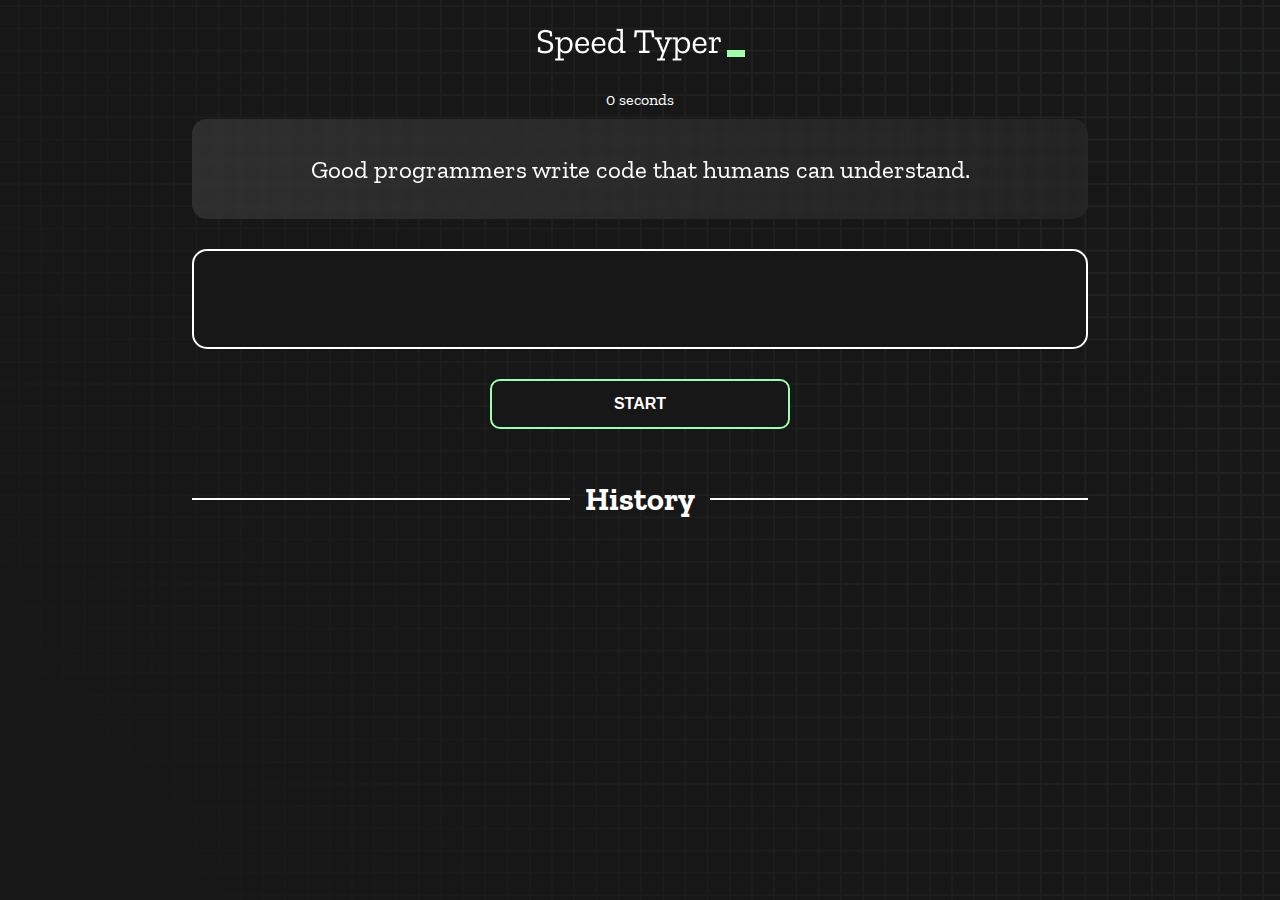
==== index.html @ 84ed665e "Initial commit" ====
<!DOCTYPE html>
<html lang="en">
  <head>
    <meta charset="UTF-8" />
    <meta http-equiv="X-UA-Compatible" content="IE=edge" />
    <meta name="viewport" content="width=device-width, initial-scale=1.0" />
    <title>Speed Monster</title>
    <link rel="stylesheet" href="styles.css" />
    <link rel="preconnect" href="https://fonts.googleapis.com" />
    <link rel="preconnect" href="https://fonts.gstatic.com" crossorigin />
    <link
      href="https://fonts.googleapis.com/css2?family=Zilla+Slab:wght@300;400;500&display=swap"
      rel="stylesheet"
    />
  </head>
  <body>
    <h1 class="title"><img src="./logo.png" /></h1>
    <div id="show-time">0 seconds</div>

    <div class="box-container">
      <div id="question"></div>

      <div id="display" class="inactive"></div>

      <div class="buttons">
        <button id="starts">START</button>
      </div>

      <div class="divider-container">
        <div class="line"></div>
        <h1 class="title2">History</h1>
        <div class="line"></div>
      </div>
      <div id="histories"></div>
    </div>

    <div id="countdown"></div>
    <div id="modal-background" class="hidden"></div>
    <div id="result" class="hidden"></div>

    <script src="./history.js"></script>
    <script src="./script.js"></script>
  </body>
</html>
---- styles.css ----
* {
  padding: 0;
  margin: 0;
  box-sizing: border-box;
}

body {
  background-image: url("./bg.png");
  background-size: cover;
  background-position: left top;
  font-family: "Zilla Slab", serif;
}

.box-container {
  width: 70%;
  margin: 0 auto;
}

#question {
  height: 100px;
  display: flex;
  align-items: center;
  justify-content: center;
  color: white;
  font-size: 25px;
  border-radius: 15px;
  background: rgb(255, 255, 255);
  background: linear-gradient(
    92.49deg,
    rgba(255, 255, 255, 0.1) 0.18%,
    rgba(255, 255, 255, 0.05) 99.85%
  );
  backdrop-filter: blur(5px);
  margin-bottom: 30px;
}

#display {
  height: 100px;
  display: flex;
  flex-wrap: wrap;
  align-items: center;
  padding-left: 5rem;
  color: white;
  font-size: 32px;
  background-color: #171717;
  border: 2px solid #9dffad;
  border-radius: 15px;
}

#countdown {
  position: fixed;
  height: 100vh;
  width: 100vw;
  background-color: rgba(0, 0, 0, 0.8);
  top: 0;
  left: 0;
  display: flex;
  align-items: center;
  justify-content: center;
  font-size: 3rem;
  color: white;
  display: none;
}
#result {
  position: fixed;
  top: 10%; 
  left: 10%;
  transform: translate(-50%, -50%);
  height: 250px;
  width: 400px;
  background-color: #171717;
  border-radius: 15px;
  border: 2px solid #9dffad;
  color: white;
  text-align: center;
  padding: 2rem;
}
#show-time{
  text-align: center;
  color: white;
  margin: 10px 0;
}

.green {
  color: #9dffad;
}
.red {
  color: #eb6565;
}
.bold {
  font-weight: 700;
}
.inactive {
  border: 2px solid white !important;
}
.hidden {
  display: none;
}
.title {
  text-align: center;
  color: white;
  margin: 20px 0;
}

.divider-container {
  height: 80px;
  display: flex;
  justify-content: center;
  align-items: center;
  gap: 15px;
  margin: 0 auto;
}

.line {
  height: 2px;
  background: white;
  width: 100%;
}

.title2 {
  color: white;
  display: block;
}

.buttons {
  display: flex;
  justify-content: center;
  margin: 30px 0;
}
button {
  padding: 10px 20px;
  border: none;
  font-size: 16px;
  font-weight: bold;
  width: 300px;
  height: 50px;
  color: white;
  background-color: #171717;
  border-radius: 10px;
  border: 2px solid #9dffad;
  cursor: pointer;
}

#histories {
  display: flex;
  flex-wrap: wrap;
  justify-content: space-around;
}

.card {
  width: 100%;
  height: 100%;
  padding: 50px;
  display: flex;
  justify-content: space-between;
  align-items: center;
  padding: 20px 30px;
  color: white;
  border-radius: 15px;
  background: rgb(255, 255, 255);
  background: linear-gradient(
    92.49deg,
    rgba(255, 255, 255, 0.1) 0.18%,
    rgba(255, 255, 255, 0.05) 99.85%
  );
  backdrop-filter: blur(5px);
  margin-bottom: 30px;
}

#modal-background {
  background: rgb(255, 255, 255);
  background: linear-gradient(
    92.49deg,
    rgba(255, 255, 255, 0.1) 0.18%,
    rgba(255, 255, 255, 0.05) 99.85%
  );
  backdrop-filter: blur(5px);
  height: 100vh;
  width: 100%;
  position: fixed;
  top: 0;
}

@media only screen and (max-width: 700px) {
  .box-container {
    padding: 0 20px;
    width: 100%;
  }
  .card {
    flex-direction: column;
  }
}
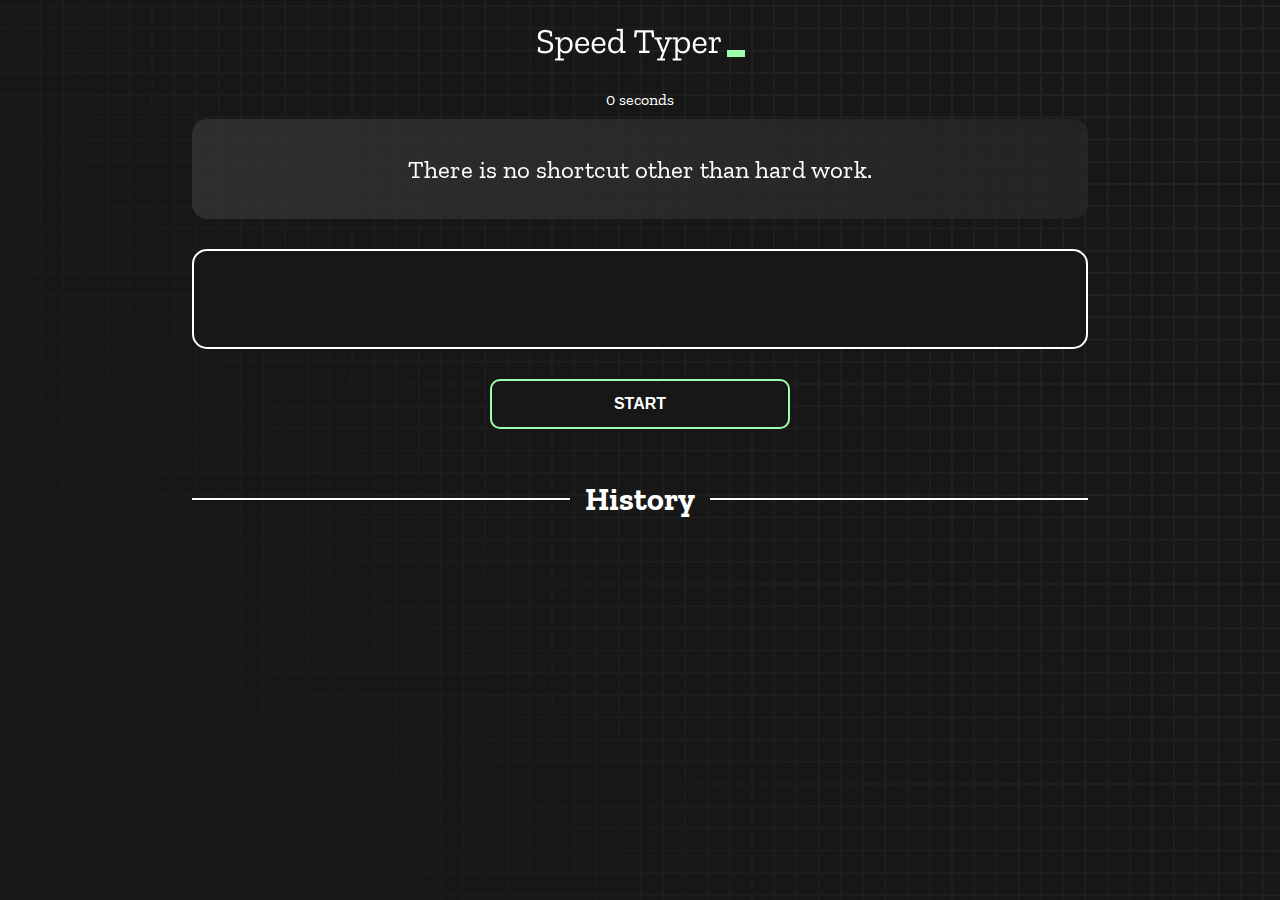
==== commit 1f2e913e: "updated page title for checking" ====
--- a/index.html
+++ b/index.html
@@ -4,7 +4,7 @@
     <meta charset="UTF-8" />
     <meta http-equiv="X-UA-Compatible" content="IE=edge" />
     <meta name="viewport" content="width=device-width, initial-scale=1.0" />
-    <title>Speed Monster</title>
+    <title>Type Monster</title>
     <link rel="stylesheet" href="styles.css" />
     <link rel="preconnect" href="https://fonts.googleapis.com" />
     <link rel="preconnect" href="https://fonts.gstatic.com" crossorigin />
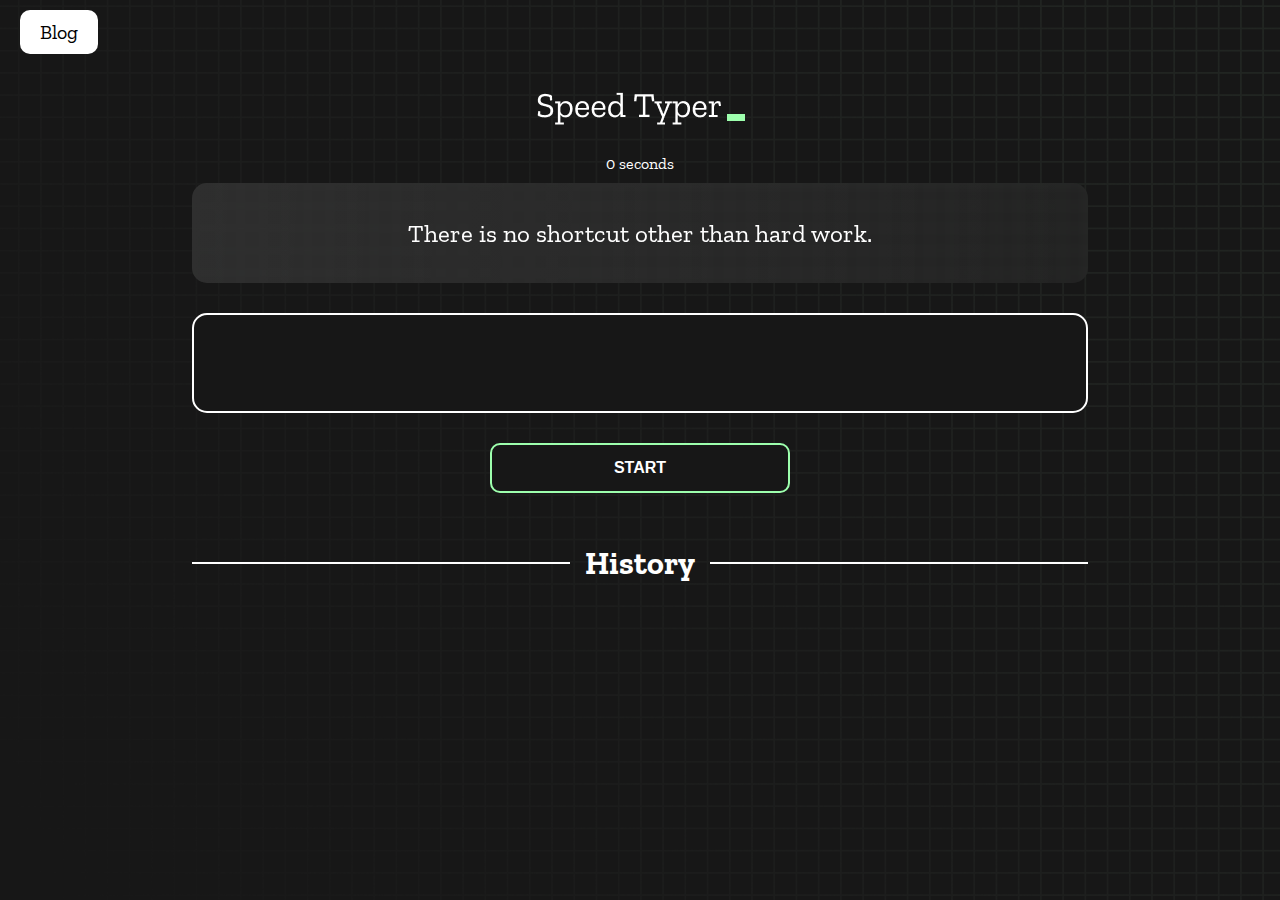
==== commit 391b7560: "blog done" ====
--- a/index.html
+++ b/index.html
@@ -14,6 +14,9 @@
     />
   </head>
   <body>
+    <nav>
+      <a href="blog.html">Blog</a>
+    </nav>
     <h1 class="title"><img src="./logo.png" /></h1>
     <div id="show-time">0 seconds</div>
 
--- a/styles.css
+++ b/styles.css
@@ -9,6 +9,29 @@
   background-size: cover;
   background-position: left top;
   font-family: "Zilla Slab", serif;
+}
+
+nav {
+  padding: 20px;
+}
+
+nav a{
+  background-color: #fff;
+  color: black;
+  text-decoration: none;
+  font-size: 20px;
+  padding: 10px 20px;
+  border-radius: 10px;
+}
+
+article {
+  color: #fff;
+  padding: 30px 100px;
+  margin: 0px 100px;
+}
+
+article p{
+  font-size: 18px;
 }
 
 .box-container {
@@ -62,10 +85,10 @@
   display: none;
 }
 #result {
-  position: fixed;
+  position: relative;
   top: 10%; 
-  left: 10%;
-  transform: translate(-50%, -50%);
+  left: 50%;
+  transform: translate(-50%, -200%);
   height: 250px;
   width: 400px;
   background-color: #171717;
@@ -142,18 +165,22 @@
 }
 
 #histories {
-  display: flex;
-  flex-wrap: wrap;
+  display: grid;
+  grid-template-columns: repeat(3, 1fr);
+  column-gap: 20px;
+  /* flex-wrap: wrap; */
   justify-content: space-around;
+  margin-bottom: 50px;
 }
 
 .card {
   width: 100%;
   height: 100%;
   padding: 50px;
-  display: flex;
+  /* display: flex; */
   justify-content: space-between;
   align-items: center;
+  text-align: center;
   padding: 20px 30px;
   color: white;
   border-radius: 15px;
@@ -164,7 +191,11 @@
     rgba(255, 255, 255, 0.05) 99.85%
   );
   backdrop-filter: blur(5px);
-  margin-bottom: 30px;
+  margin-bottom: 10px;
+}
+
+.card h3{
+  padding-bottom: 10px;
 }
 
 #modal-background {
@@ -186,7 +217,18 @@
     padding: 0 20px;
     width: 100%;
   }
+  #histories {
+    grid-template-columns: repeat(1, 1fr);
+    row-gap: 20px;
+  }
   .card {
     flex-direction: column;
   }
 }
+
+@media only screen and (max-width: 992px) and (min-width: 701px) {
+  #histories {
+    grid-template-columns: repeat(2, 1fr);
+    row-gap: 20px;
+  }
+}
